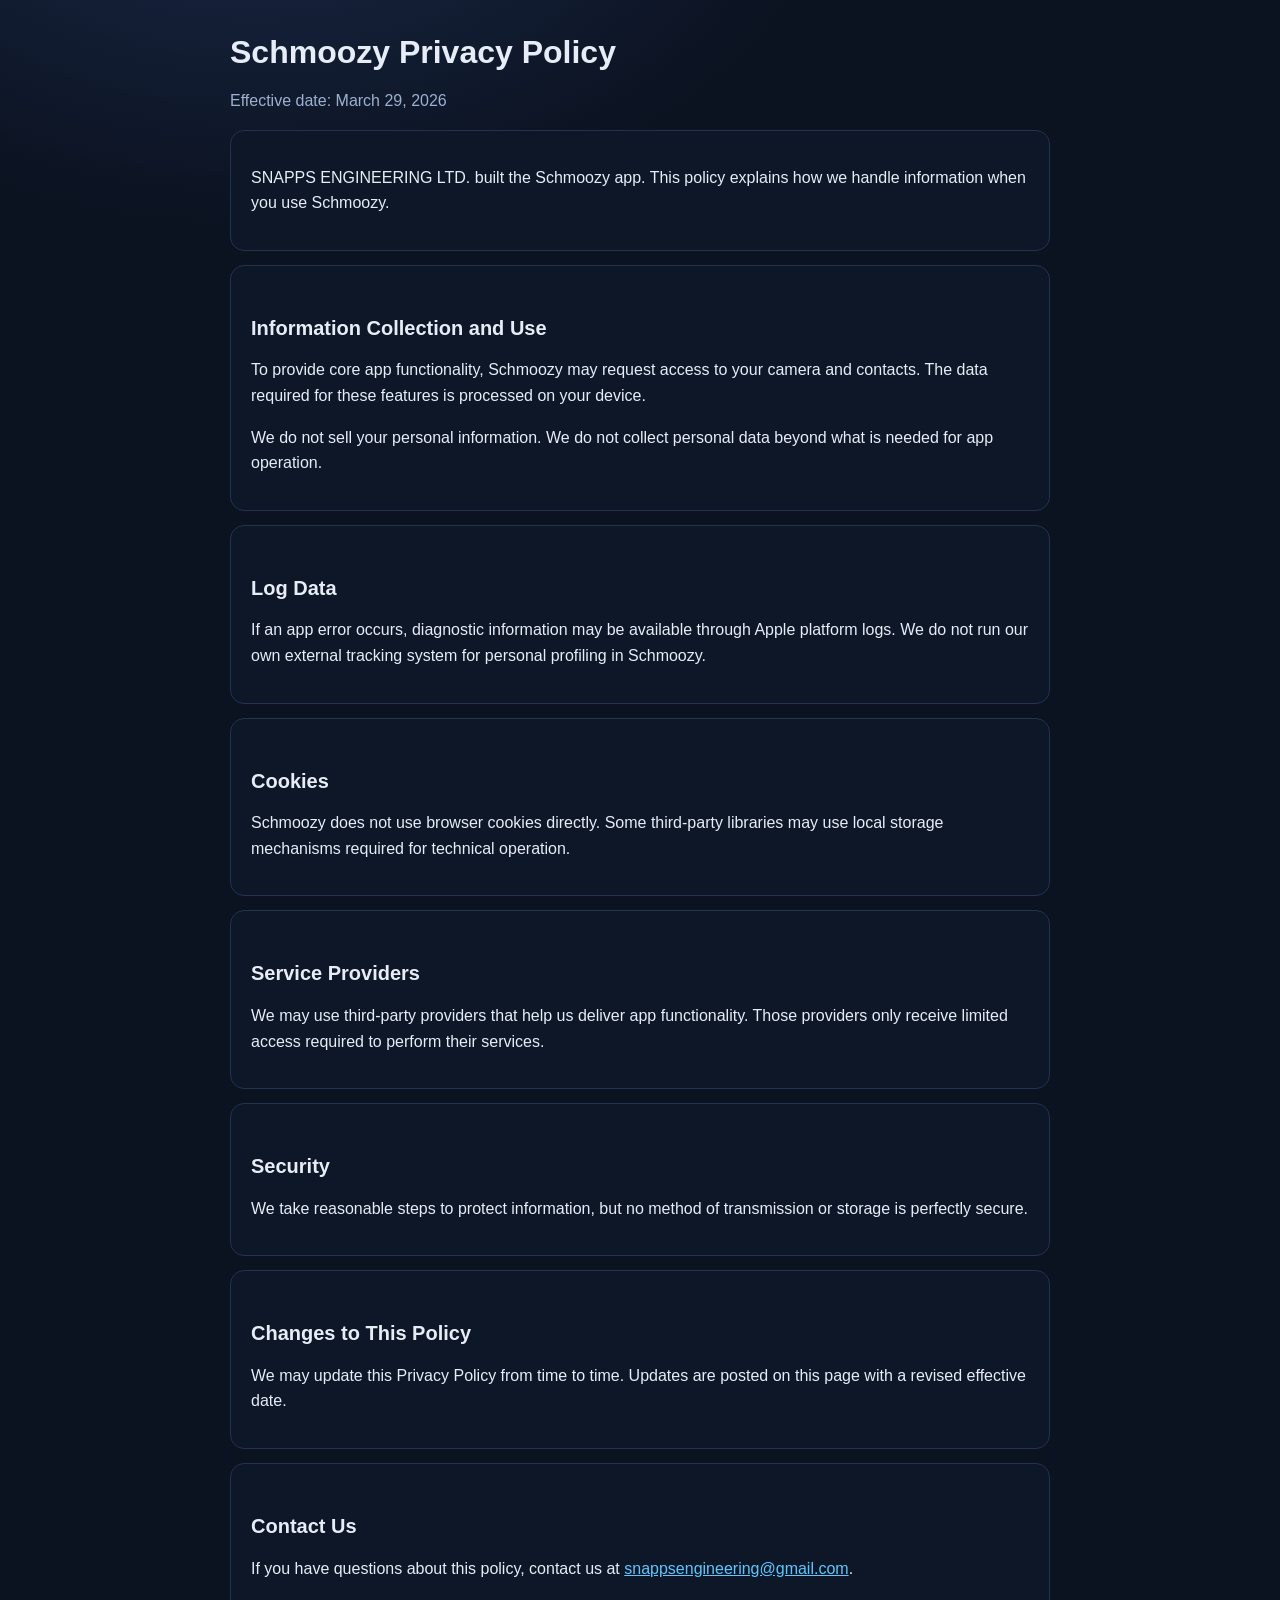
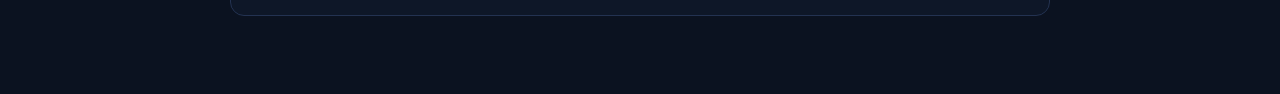
==== schmoozy/privacy/index.html @ 355c1537 "Site init" ====
<!doctype html>
<html lang="en">
  <head>
    <meta charset="utf-8" />
    <meta name="viewport" content="width=device-width, initial-scale=1" />
    <title>Schmoozy Privacy Policy</title>
    <link rel="stylesheet" href="../../assets/site.css" />
  </head>
  <body>
    <main class="container">
      <h1>Schmoozy Privacy Policy</h1>
      <p class="muted">Effective date: March 29, 2026</p>

      <section class="card">
        <p>
          SNAPPS ENGINEERING LTD. built the Schmoozy app. This policy explains how we handle
          information when you use Schmoozy.
        </p>
      </section>

      <section class="card">
        <h2>Information Collection and Use</h2>
        <p>
          To provide core app functionality, Schmoozy may request access to your camera and contacts.
          The data required for these features is processed on your device.
        </p>
        <p>
          We do not sell your personal information. We do not collect personal data beyond what is
          needed for app operation.
        </p>
      </section>

      <section class="card">
        <h2>Log Data</h2>
        <p>
          If an app error occurs, diagnostic information may be available through Apple platform logs.
          We do not run our own external tracking system for personal profiling in Schmoozy.
        </p>
      </section>

      <section class="card">
        <h2>Cookies</h2>
        <p>
          Schmoozy does not use browser cookies directly. Some third-party libraries may use local
          storage mechanisms required for technical operation.
        </p>
      </section>

      <section class="card">
        <h2>Service Providers</h2>
        <p>
          We may use third-party providers that help us deliver app functionality. Those providers only
          receive limited access required to perform their services.
        </p>
      </section>

      <section class="card">
        <h2>Security</h2>
        <p>
          We take reasonable steps to protect information, but no method of transmission or storage is
          perfectly secure.
        </p>
      </section>

      <section class="card">
        <h2>Changes to This Policy</h2>
        <p>
          We may update this Privacy Policy from time to time. Updates are posted on this page with a
          revised effective date.
        </p>
      </section>

      <section class="card">
        <h2>Contact Us</h2>
        <p>
          If you have questions about this policy, contact us at
          <a href="mailto:snappsengineering@gmail.com">snappsengineering@gmail.com</a>.
        </p>
      </section>
    </main>
  </body>
</html>
---- assets/site.css ----
:root {
  --bg: #0b1220;
  --card: #111b2f;
  --text: #e6edf7;
  --muted: #9db0cf;
  --accent: #5cc8ff;
  --accent-2: #8ef6cf;
  --border: #233251;
}

* {
  box-sizing: border-box;
}

html,
body {
  margin: 0;
  padding: 0;
  font-family: -apple-system, BlinkMacSystemFont, "Segoe UI", Helvetica, Arial, sans-serif;
  background: radial-gradient(1200px 800px at 20% -10%, #1b2a49 0%, var(--bg) 50%);
  color: var(--text);
  line-height: 1.6;
}

.container {
  max-width: 860px;
  margin: 0 auto;
  padding: 32px 20px 64px;
}

h1,
h2,
h3 {
  line-height: 1.25;
  margin-top: 0;
}

h1 {
  font-size: 2rem;
  margin-bottom: 0.5rem;
}

h2 {
  margin-top: 2rem;
  font-size: 1.25rem;
}

p,
li {
  color: var(--text);
}

.muted {
  color: var(--muted);
}

a {
  color: var(--accent);
}

a:hover {
  color: var(--accent-2);
}

.grid {
  display: grid;
  gap: 14px;
}

@media (min-width: 600px) {
  .grid {
    grid-template-columns: repeat(2, 1fr);
  }
}

.grid > .card {
  margin: 0;
}

.card {
  background: color-mix(in srgb, var(--card) 85%, black);
  border: 1px solid var(--border);
  border-radius: 14px;
  padding: 18px 20px;
  margin: 14px 0;
}

.footer {
  margin-top: 36px;
  color: var(--muted);
  font-size: 0.95rem;
}
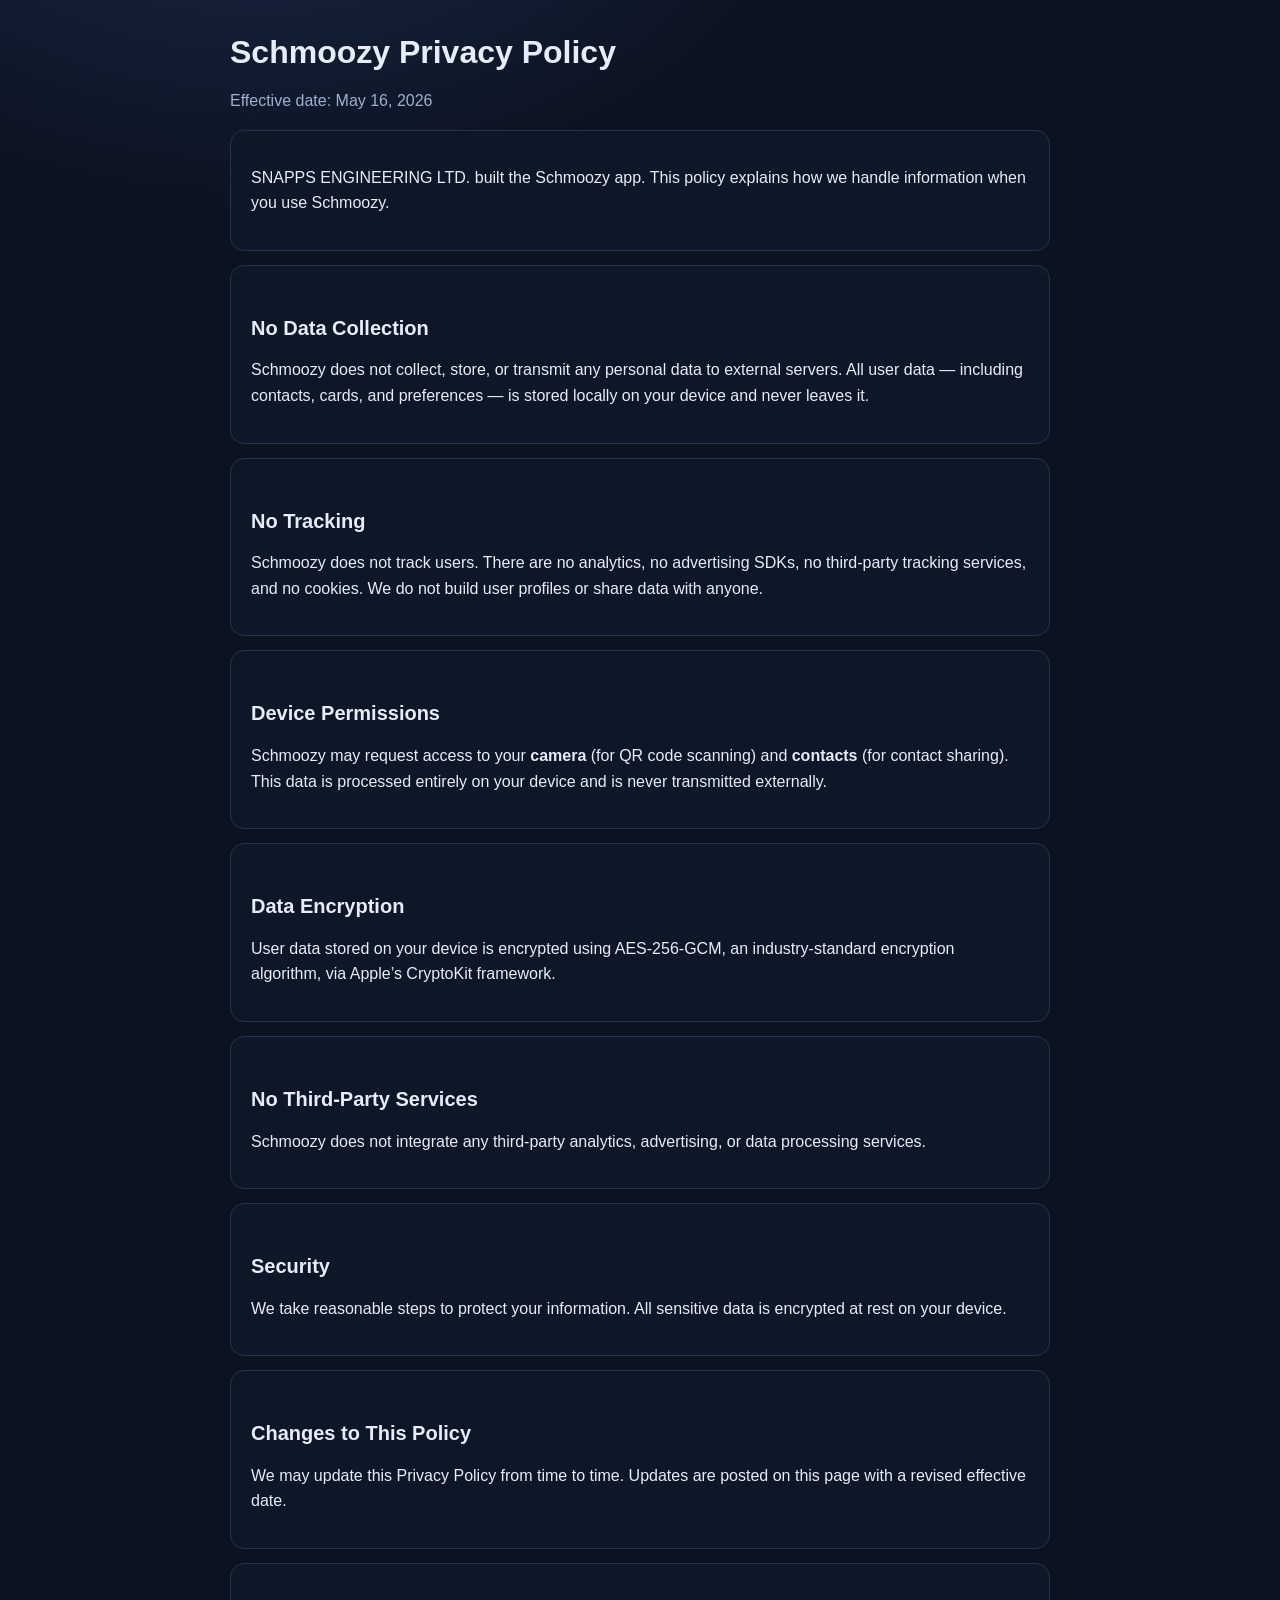
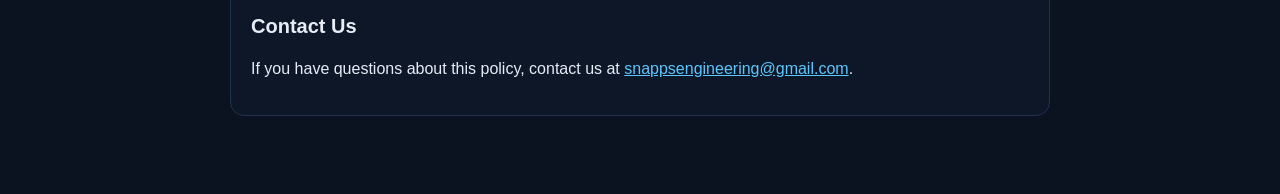
==== commit e2d5b1a7: "Tighten privacy policy: no data collection, no tracking, encryption disclosure" ====
--- a/schmoozy/privacy/index.html
+++ b/schmoozy/privacy/index.html
@@ -9,7 +9,7 @@
   <body>
     <main class="container">
       <h1>Schmoozy Privacy Policy</h1>
-      <p class="muted">Effective date: March 29, 2026</p>
+      <p class="muted">Effective date: May 16, 2026</p>
 
       <section class="card">
         <p>
@@ -19,54 +19,61 @@
       </section>
 
       <section class="card">
-        <h2>Information Collection and Use</h2>
+        <h2>No Data Collection</h2>
         <p>
-          To provide core app functionality, Schmoozy may request access to your camera and contacts.
-          The data required for these features is processed on your device.
-        </p>
-        <p>
-          We do not sell your personal information. We do not collect personal data beyond what is
-          needed for app operation.
+          Schmoozy does not collect, store, or transmit any personal data to external servers.
+          All user data &mdash; including contacts, cards, and preferences &mdash; is stored
+          locally on your device and never leaves it.
         </p>
       </section>
 
       <section class="card">
-        <h2>Log Data</h2>
+        <h2>No Tracking</h2>
         <p>
-          If an app error occurs, diagnostic information may be available through Apple platform logs.
-          We do not run our own external tracking system for personal profiling in Schmoozy.
+          Schmoozy does not track users. There are no analytics, no advertising SDKs, no
+          third-party tracking services, and no cookies. We do not build user profiles or share
+          data with anyone.
         </p>
       </section>
 
       <section class="card">
-        <h2>Cookies</h2>
+        <h2>Device Permissions</h2>
         <p>
-          Schmoozy does not use browser cookies directly. Some third-party libraries may use local
-          storage mechanisms required for technical operation.
+          Schmoozy may request access to your <strong>camera</strong> (for QR code scanning)
+          and <strong>contacts</strong> (for contact sharing). This data is processed entirely
+          on your device and is never transmitted externally.
         </p>
       </section>
 
       <section class="card">
-        <h2>Service Providers</h2>
+        <h2>Data Encryption</h2>
         <p>
-          We may use third-party providers that help us deliver app functionality. Those providers only
-          receive limited access required to perform their services.
+          User data stored on your device is encrypted using AES-256-GCM, an industry-standard
+          encryption algorithm, via Apple&rsquo;s CryptoKit framework.
+        </p>
+      </section>
+
+      <section class="card">
+        <h2>No Third-Party Services</h2>
+        <p>
+          Schmoozy does not integrate any third-party analytics, advertising, or data processing
+          services.
         </p>
       </section>
 
       <section class="card">
         <h2>Security</h2>
         <p>
-          We take reasonable steps to protect information, but no method of transmission or storage is
-          perfectly secure.
+          We take reasonable steps to protect your information. All sensitive data is encrypted
+          at rest on your device.
         </p>
       </section>
 
       <section class="card">
         <h2>Changes to This Policy</h2>
         <p>
-          We may update this Privacy Policy from time to time. Updates are posted on this page with a
-          revised effective date.
+          We may update this Privacy Policy from time to time. Updates are posted on this page
+          with a revised effective date.
         </p>
       </section>
 
